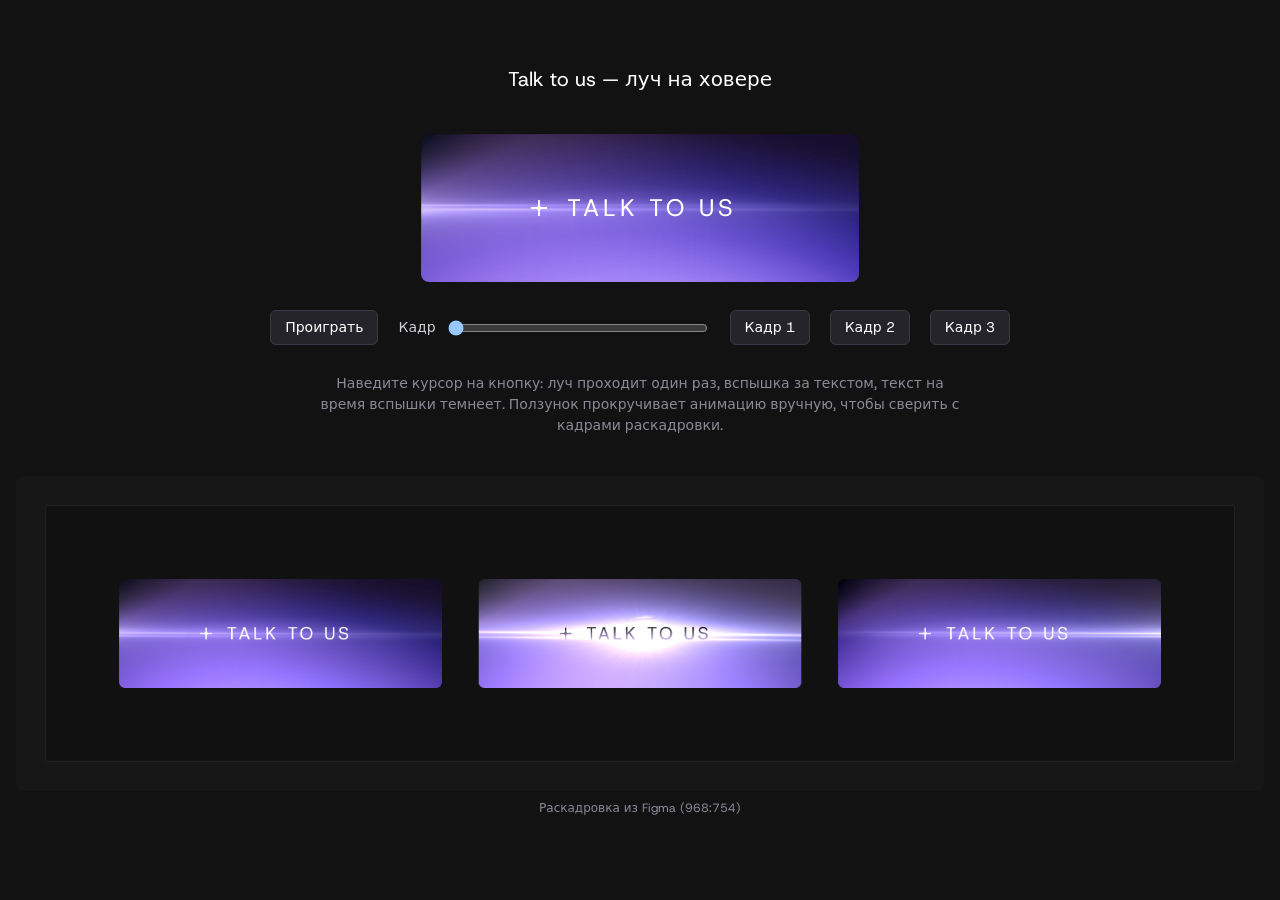
==== prototypes/ray-button/index.html @ dee64122 "Add ray button prototype Talk-to-us button from the Figma hover-animation storyboard (968:754): a li" ====
<!doctype html>
<html lang="ru">
<head>
  <meta charset="utf-8" />
  <meta name="viewport" content="width=device-width, initial-scale=1" />
  <title>Ray button — прототип</title>
  <link rel="preload" href="../../assets/fonts/HostGrotesk-latin.woff2" as="font" type="font/woff2" crossorigin />
  <link rel="stylesheet" href="ray-button.css" />
  <style>
    @font-face {
      font-family: "Host Grotesk";
      font-weight: 300 800;
      font-display: swap;
      src: url("../../assets/fonts/HostGrotesk-latin.woff2") format("woff2");
    }
    :root { color-scheme: dark; }
    body {
      margin: 0;
      min-height: 100vh;
      background: #121212;
      color: #cfcfd6;
      font: 14px/1.5 "Host Grotesk", system-ui, sans-serif;
      display: flex;
      flex-direction: column;
      align-items: center;
      gap: 40px;
      padding: 64px 16px;
      box-sizing: border-box;
    }
    h1 { margin: 0; font-size: 20px; font-weight: 400; color: #fff; }
    .stage { display: flex; flex-direction: column; align-items: center; gap: 28px; }
    .controls {
      display: flex;
      flex-wrap: wrap;
      align-items: center;
      justify-content: center;
      gap: 12px 20px;
    }
    .controls button {
      font: inherit;
      color: #fff;
      background: #24242a;
      border: 1px solid #3a3a44;
      border-radius: 6px;
      padding: 6px 14px;
      cursor: pointer;
    }
    .controls button:hover { background: #2e2e36; }
    .controls label { display: flex; align-items: center; gap: 10px; }
    .controls input[type="range"] { width: 260px; }
    .hint { max-width: 640px; text-align: center; color: #8a8a96; margin: 0; }
    .ref { display: flex; flex-direction: column; align-items: center; gap: 8px; max-width: 100%; }
    .ref img { max-width: 100%; height: auto; border-radius: 8px; }
    .ref span { color: #8a8a96; font-size: 12px; }
  </style>
</head>
<body>
  <h1>Talk to us — луч на ховере</h1>

  <div class="stage">
    <a class="ray-btn" href="#" data-ray-button aria-label="Talk to us">
      <span class="ray-btn__stage" aria-hidden="true">
        <span class="ray-btn__bg">
          <span class="ray-btn__glow"><span class="ray-btn__glow-disc"></span></span>
        </span>
      </span>
      <span class="ray-btn__ray" aria-hidden="true"><span class="ray-btn__ellipse"></span></span>
      <span class="ray-btn__content" aria-hidden="true">
        <img class="ray-btn__icon" src="assets/plus.svg" width="16" height="16" alt="" />
        <span class="ray-btn__label">Talk to us</span>
      </span>
      <span class="ray-btn__content ray-btn__content--dark" aria-hidden="true">
        <img class="ray-btn__icon" src="assets/plus-dark.svg" width="16" height="16" alt="" />
        <span class="ray-btn__label">Talk to us</span>
      </span>
    </a>

    <div class="controls">
      <button type="button" id="replay">Проиграть</button>
      <label>Кадр <input type="range" id="scrub" min="0" max="1" step="0.01" value="0" /></label>
      <button type="button" data-seek="0">Кадр 1</button>
      <button type="button" data-seek="0.5">Кадр 2</button>
      <button type="button" data-seek="1">Кадр 3</button>
    </div>
    <p class="hint">Наведите курсор на кнопку: луч проходит один раз, вспышка за текстом, текст на время вспышки темнеет. Ползунок прокручивает анимацию вручную, чтобы сверить с кадрами раскадровки.</p>
  </div>

  <div class="ref">
    <img src="assets/storyboard.png" width="1694" height="428" alt="Раскадровка из Figma: кадры 1, 2, 3" />
    <span>Раскадровка из Figma (968:754)</span>
  </div>

  <script src="ray-button.js"></script>
  <script>
    (function () {
      var btn = document.querySelector("[data-ray-button]");
      var scrub = document.getElementById("scrub");
      btn.addEventListener("click", function (e) { e.preventDefault(); });
      document.getElementById("replay").addEventListener("click", function () { btn.rayButton.play(); });
      scrub.addEventListener("input", function () { btn.rayButton.seek(parseFloat(scrub.value), 1); });
      document.querySelectorAll("[data-seek]").forEach(function (b) {
        b.addEventListener("click", function () {
          scrub.value = b.getAttribute("data-seek");
          btn.rayButton.seek(parseFloat(scrub.value), 1);
        });
      });
    })();
  </script>
</body>
</html>
---- prototypes/ray-button/ray-button.css ----
/* ==========================================================================
   Ray button — Figma "Button - hover-animation" (node 968:754)
   Static layers are copied 1:1 from Figma; the ray is moved by ray-button.js.
   All sizes are Figma pixels (button 438 × 148).
   ========================================================================== */

.ray-btn {
  position: relative;
  display: inline-flex;
  flex-direction: column;
  align-items: center;
  justify-content: center;
  width: 438px;
  height: 148px;
  padding: 4px;
  box-sizing: border-box;
  overflow: hidden;
  border-radius: 8px;
  isolation: isolate;
  text-decoration: none;
  cursor: pointer;
  -webkit-tap-highlight-color: transparent;
  /* Button fill: two radial gradients + rgba(4,0,108,.32) (968:948) */
  background-image:
    url("data:image/svg+xml;utf8,<svg viewBox='0 0 438 148' xmlns='http://www.w3.org/2000/svg' preserveAspectRatio='none'><rect x='0' y='0' height='148' width='438' fill='url(%23grad)' opacity='1'/><defs><radialGradient id='grad' gradientUnits='userSpaceOnUse' cx='0' cy='0' r='10' gradientTransform='matrix(0.0000017674 -33.744 66.554 0.0000021669 219 238.65)'><stop stop-color='rgba(128,113,245,1)' offset='0.23497'/><stop stop-color='rgba(103,87,205,1)' offset='0.31548'/><stop stop-color='rgba(77,61,165,1)' offset='0.39599'/><stop stop-color='rgba(43,35,125,1)' offset='0.47649'/><stop stop-color='rgba(26,22,105,1)' offset='0.51675'/><stop stop-color='rgba(9,9,85,1)' offset='0.557'/><stop stop-color='rgba(5,5,52,1)' offset='0.63216'/><stop stop-color='rgba(2,2,19,1)' offset='0.70732'/><stop stop-color='rgba(1,1,10,1)' offset='0.85366'/><stop stop-color='rgba(0,0,0,1)' offset='1'/></radialGradient></defs></svg>"),
    url("data:image/svg+xml;utf8,<svg viewBox='0 0 438 148' xmlns='http://www.w3.org/2000/svg' preserveAspectRatio='none'><rect x='0' y='0' height='148' width='438' fill='url(%23grad)' opacity='1'/><defs><radialGradient id='grad' gradientUnits='userSpaceOnUse' cx='0' cy='0' r='10' gradientTransform='matrix(0.0000023095 -31.512 62.151 0.0000028315 219 273.55)'><stop stop-color='rgba(128,113,245,1)' offset='0.23497'/><stop stop-color='rgba(103,87,205,1)' offset='0.31548'/><stop stop-color='rgba(77,61,165,1)' offset='0.39599'/><stop stop-color='rgba(43,35,125,1)' offset='0.47649'/><stop stop-color='rgba(26,22,105,1)' offset='0.51675'/><stop stop-color='rgba(9,9,85,1)' offset='0.557'/><stop stop-color='rgba(5,5,52,1)' offset='0.63216'/><stop stop-color='rgba(2,2,19,1)' offset='0.70732'/><stop stop-color='rgba(1,1,10,1)' offset='0.85366'/><stop stop-color='rgba(0,0,0,1)' offset='1'/></radialGradient></defs></svg>"),
    linear-gradient(90deg, rgba(4, 0, 108, 0.32) 0%, rgba(4, 0, 108, 0.32) 100%);
  background-size: 100% 100%;
  background-repeat: no-repeat;
  /* Figma blends the fills; the export drops the modes, these match the frames */
  background-blend-mode: screen, overlay, normal;
}

/* "bg" frame (968:953): 1471.73 × 795.08 at (-861, -380), child rotated 171.73° and flipped */
.ray-btn__stage {
  position: absolute;
  left: -861px;
  top: -380px;
  width: 1471.727px;
  height: 795.076px;
  display: flex;
  align-items: center;
  justify-content: center;
  pointer-events: none;
}
.ray-btn__bg {
  position: relative;
  flex: none;
  width: 1400px;
  height: 600px;
  transform: rotate(171.73deg) scaleY(-1);
}

/* Static glow "ray1" (968:972), plus-lighter. Figma draws it with an angular
   (conic) gradient mask inside an SVG foreignObject, which browsers don't render
   in <img>, so it is rebuilt here: a conic wedge mask over two blurred circles. */
.ray-btn__glow {
  position: absolute;
  left: -1067.38px;
  top: -1362.8px;
  width: 3530.172px;
  height: 3530.172px;
  display: flex;
  align-items: center;
  justify-content: center;
  mix-blend-mode: plus-lighter;
}
.ray-btn__glow-disc {
  position: relative;
  flex: none;
  width: 3413.507px;
  height: 3413.507px;
  border-radius: 50%;
  opacity: 0.6;
  transform: rotate(91.99deg);
  -webkit-mask-image: conic-gradient(from 180deg, #000 0deg, #000 17.4925deg, transparent 35.0195deg, transparent 286.956deg, #000 301.021deg, #000 360deg);
  mask-image: conic-gradient(from 180deg, #000 0deg, #000 17.4925deg, transparent 35.0195deg, transparent 286.956deg, #000 301.021deg, #000 360deg);
}
.ray-btn__glow-disc::before,
.ray-btn__glow-disc::after {
  content: "";
  position: absolute;
  border-radius: 50%;
  transform: translate(-50%, -50%);
}
.ray-btn__glow-disc::before {
  left: 1707px;
  top: 1727px;
  width: 1849.144px;
  height: 1849.144px;
  background: #813dac;
  opacity: 0.2;
  filter: blur(150px);
}
.ray-btn__glow-disc::after {
  left: 1706.72px;
  top: 1727px;
  width: 647.622px;
  height: 647.622px;
  background: #db93f7;
  opacity: 0.34;
  filter: blur(81px);
}

/* Moving ray "Ray" (968:969): the flare image is an alpha mask over a blurred
   white ellipse. Laid out in button coordinates (the Figma layer sits in the
   rotated "bg" frame, which comes out horizontal on screen). Position, size and
   mask are set by ray-button.js. */
.ray-btn__ray {
  position: absolute;
  left: 0;
  top: 0;
  pointer-events: none;
  mix-blend-mode: plus-lighter;
  -webkit-mask-image: url("assets/flare-mask.png");
  mask-image: url("assets/flare-mask.png");
  -webkit-mask-size: 100% 100%;
  mask-size: 100% 100%;
  -webkit-mask-repeat: no-repeat;
  mask-repeat: no-repeat;
  will-change: transform, opacity;
}
.ray-btn__ellipse {
  position: absolute;
  left: 50%;
  top: 50%;
  width: 1154.818px; /* ellipse long axis, horizontal on screen */
  border-radius: 50%;
  background: #fff;
  filter: blur(34.1421px);
  transform: translate(-50%, -50%);
}

/* Icon and text (968:949): gap 20, padding-right 16 */
.ray-btn__content {
  position: relative;
  z-index: 1;
  display: flex;
  align-items: center;
  gap: 20px;
  padding-right: 16px;
}
.ray-btn__content--dark {
  position: absolute;
  left: 110px; /* same place as the light content */
  top: 62px;
  opacity: 0;
  pointer-events: none;
}
.ray-btn__icon {
  display: block;
  width: 16px;
  height: 16px;
  flex: none;
}
.ray-btn__label {
  font-family: "Host Grotesk", system-ui, sans-serif;
  font-weight: 400;
  font-size: 24px;
  line-height: 1;
  letter-spacing: 3.84px;
  text-transform: uppercase;
  white-space: nowrap;
  color: #fff;
  margin-right: -3.84px; /* Figma doesn't count the trailing letter-spacing */
}
/* Text during the flash (968:981) */
.ray-btn__content--dark .ray-btn__label {
  color: transparent;
  background-image: linear-gradient(180deg, #000 0%, #ceb5ee 83.333%);
  -webkit-background-clip: text;
  background-clip: text;
}
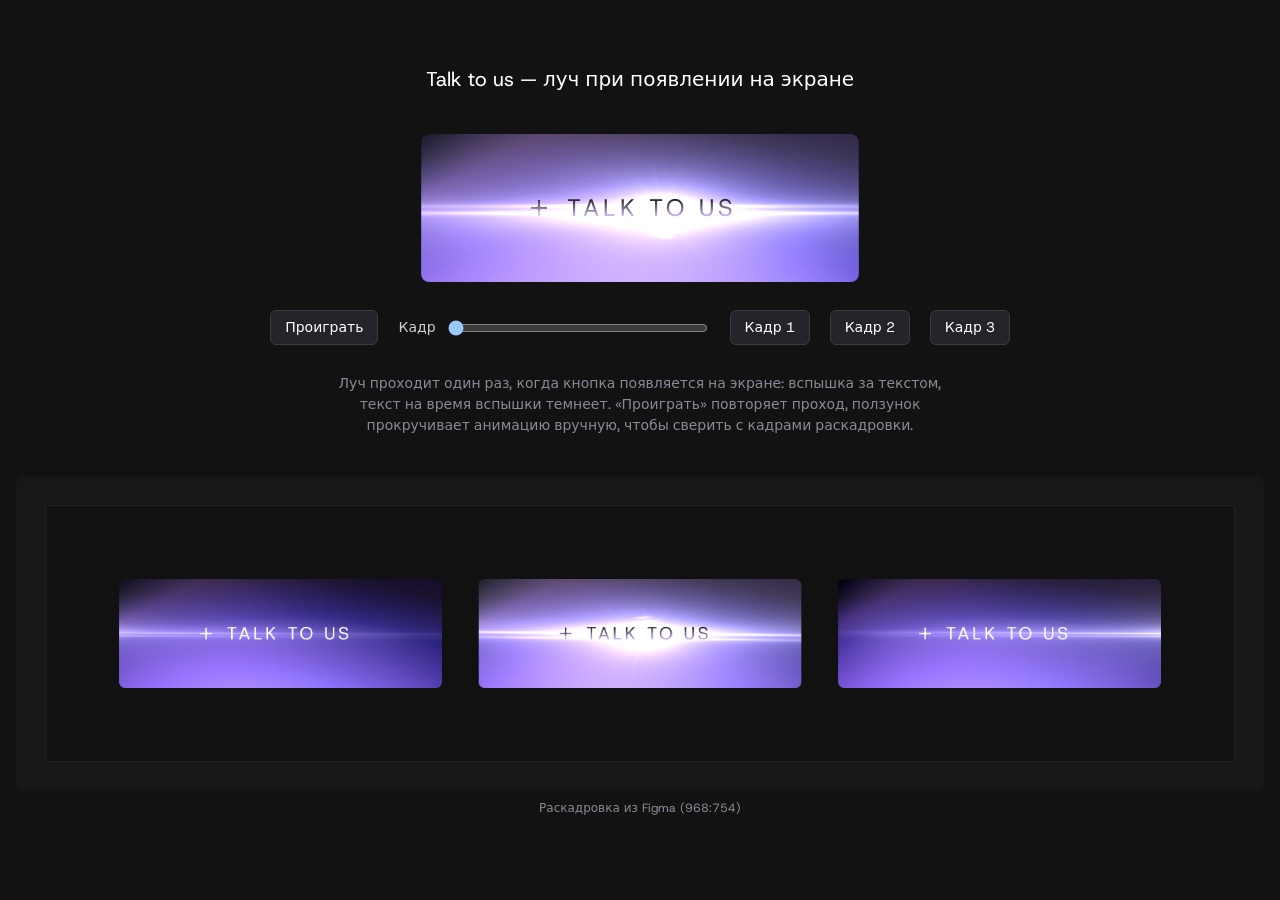
==== commit 7ad5b364: "Ray button: play on scroll into view, video renders, developer kit - The ray now plays when the butt" ====
--- a/prototypes/ray-button/index.html
+++ b/prototypes/ray-button/index.html
@@ -55,7 +55,7 @@
   </style>
 </head>
 <body>
-  <h1>Talk to us — луч на ховере</h1>
+  <h1>Talk to us — луч при появлении на экране</h1>
 
   <div class="stage">
     <a class="ray-btn" href="#" data-ray-button aria-label="Talk to us">
@@ -66,11 +66,11 @@
       </span>
       <span class="ray-btn__ray" aria-hidden="true"><span class="ray-btn__ellipse"></span></span>
       <span class="ray-btn__content" aria-hidden="true">
-        <img class="ray-btn__icon" src="assets/plus.svg" width="16" height="16" alt="" />
+        <svg class="ray-btn__icon" width="16" height="16" viewBox="0 0 16 16.0049" fill="none" aria-hidden="true"><path d="M7.1059 10.6759C7.1059 9.69405 6.30996 8.89811 5.32812 8.89811H0V7.12033H5.32812C6.30996 7.12033 7.1059 6.3244 7.1059 5.34256V0.00488281H8.88368V5.34256C8.88368 6.3244 9.67962 7.12033 10.6615 7.12033H16V8.89811H10.6615C9.67962 8.89811 8.88368 9.69405 8.88368 10.6759V16.0049H7.1059V10.6759Z" fill="#fff"/></svg>
         <span class="ray-btn__label">Talk to us</span>
       </span>
       <span class="ray-btn__content ray-btn__content--dark" aria-hidden="true">
-        <img class="ray-btn__icon" src="assets/plus-dark.svg" width="16" height="16" alt="" />
+        <svg class="ray-btn__icon" width="16" height="16" viewBox="0 0 16 16.0049" fill="none" aria-hidden="true"><defs><linearGradient id="ray-btn-plus-dark" x1="8.289" y1="0.005" x2="8.289" y2="13.338" gradientUnits="userSpaceOnUse"><stop/><stop offset="1" stop-color="#CEB5EE"/></linearGradient></defs><path d="M7.1059 10.6759C7.1059 9.69405 6.30996 8.89811 5.32812 8.89811H0V7.12033H5.32812C6.30996 7.12033 7.1059 6.3244 7.1059 5.34256V0.00488281H8.88368V5.34256C8.88368 6.3244 9.67962 7.12033 10.6615 7.12033H16V8.89811H10.6615C9.67962 8.89811 8.88368 9.69405 8.88368 10.6759V16.0049H7.1059V10.6759Z" fill="url(#ray-btn-plus-dark)"/></svg>
         <span class="ray-btn__label">Talk to us</span>
       </span>
     </a>
@@ -82,7 +82,7 @@
       <button type="button" data-seek="0.5">Кадр 2</button>
       <button type="button" data-seek="1">Кадр 3</button>
     </div>
-    <p class="hint">Наведите курсор на кнопку: луч проходит один раз, вспышка за текстом, текст на время вспышки темнеет. Ползунок прокручивает анимацию вручную, чтобы сверить с кадрами раскадровки.</p>
+    <p class="hint">Луч проходит один раз, когда кнопка появляется на экране: вспышка за текстом, текст на время вспышки темнеет. «Проиграть» повторяет проход, ползунок прокручивает анимацию вручную, чтобы сверить с кадрами раскадровки.</p>
   </div>
 
   <div class="ref">
